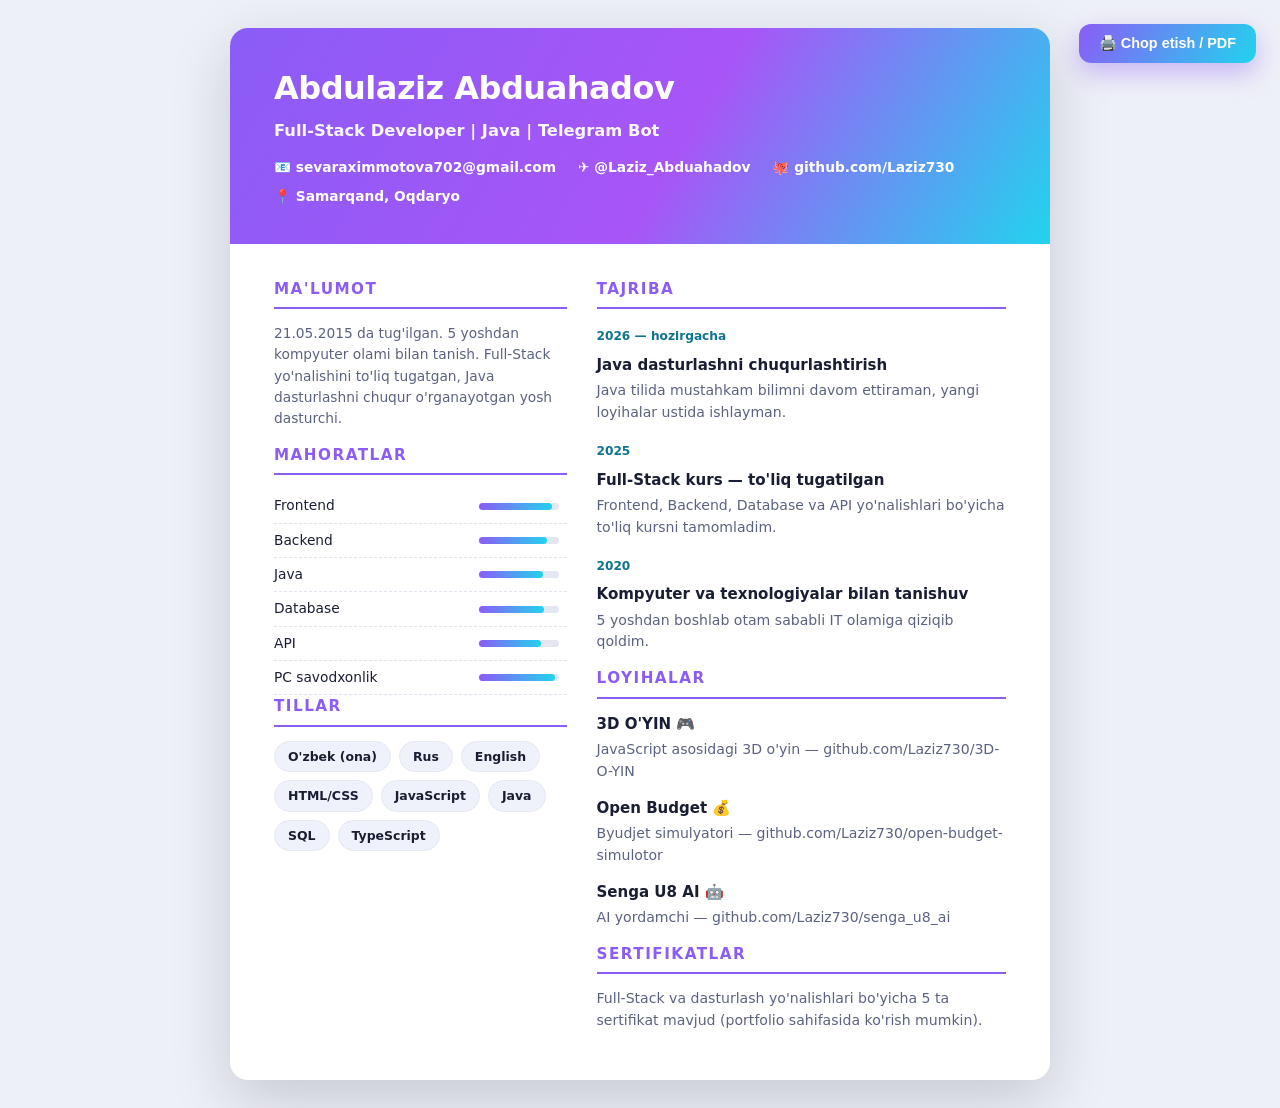
==== cv.html @ 1e7a0df0 "Portfolio — shaxsiy loyihalar sahifasi" ====
<!DOCTYPE html>
<html lang="uz">
<head>
<meta charset="UTF-8" />
<meta name="viewport" content="width=device-width, initial-scale=1.0" />
<title>Abdulaziz Abduahadov — CV</title>
<style>
  :root{
    --bg:#0b0e1c;
    --card:#12162b;
    --line:#e6e8f2;
    --text:#1a1e33;
    --muted:#5b6280;
    --violet:#8b5cf6;
    --cyan:#0e7490;
  }
  *{margin:0;padding:0;box-sizing:border-box}
  body{
    font-family:"Segoe UI",system-ui,-apple-system,Arial,sans-serif;
    background:#eef0f7;color:var(--text);line-height:1.55;padding:28px 12px;
  }
  .sheet{max-width:820px;margin:0 auto;background:#fff;border-radius:18px;box-shadow:0 20px 60px rgba(20,25,50,.18);overflow:hidden}
  .top{padding:36px 44px;color:#fff;background:linear-gradient(120deg,#8b5cf6,#a855f7 55%,#22d3ee);}
  .top h1{font-size:2rem;letter-spacing:-.5px}
  .top .role{font-weight:700;opacity:.95;margin-top:4px;font-size:1.02rem}
  .top .contact{margin-top:14px;display:flex;flex-wrap:wrap;gap:8px 22px;font-size:.86rem;font-weight:600}
  .grid{padding:34px 44px;display:grid;grid-template-columns:1fr 1.4fr;gap:30px}
  h2{font-size:.95rem;text-transform:uppercase;letter-spacing:1.5px;color:var(--violet);border-bottom:2px solid var(--violet);padding-bottom:6px;margin-bottom:14px}
  .side p{color:var(--muted);font-size:.86rem;margin-bottom:14px}
  .side ul{list-style:none}
  .side ul li{display:flex;justify-content:space-between;font-size:.86rem;padding:6px 0;border-bottom:1px dashed #dfe3f0}
  .side ul b{color:var(--text)}
  .side .pts b{width:80px;height:7px;border-radius:7px;background:#e4e7f2;display:inline-block;vertical-align:middle;margin-right:8px;position:relative}
  .side .pts b i{position:absolute;left:0;top:0;height:100%;border-radius:7px;background:linear-gradient(90deg,#8b5cf6,#22d3ee)}
  .main p{color:var(--muted);font-size:.88rem;margin-bottom:14px}
  .main h3{font-size:.94rem;margin:6px 0 3px}
  .main .date{font-size:.76rem;font-weight:700;color:var(--cyan)}
  .main .row{margin-bottom:14px}
  .langs{display:flex;flex-wrap:wrap;gap:8px}
  .langs span{font-size:.78rem;font-weight:700;background:#f0f2fb;border:1px solid #e6e8f2;border-radius:50px;padding:5px 13px}
  .btn{position:fixed;top:24px;right:24px;background:linear-gradient(120deg,#8b5cf6,#22d3ee);color:#fff;border:none;cursor:pointer;
    font-weight:700;font-size:.9rem;padding:11px 20px;border-radius:12px;box-shadow:0 10px 26px rgba(139,92,246,.4)}
  .btn:hover{transform:translateY(-2px)}
  @media print{
    body{background:#fff;padding:0}
    .sheet{box-shadow:none;border-radius:0}
    .btn{display:none}
    .top{print-color-adjust:exact;-webkit-print-color-adjust:exact}
  }
  @media (max-width:640px){.grid{grid-template-columns:1fr}.btn{position:static;display:block;margin:0 auto 16px;width:80%;text-align:center}}
</style>
</head>
<body>
<button class="btn" onclick="window.print()">🖨️ Chop etish / PDF</button>

<div class="sheet">
  <div class="top">
    <h1>Abdulaziz Abduahadov</h1>
    <div class="role">Full-Stack Developer | Java | Telegram Bot</div>
    <div class="contact">
      <span>📧 sevaraximmotova702@gmail.com</span>
      <span>✈️ @Laziz_Abduahadov</span>
      <span>🐙 github.com/Laziz730</span>
      <span>📍 Samarqand, Oqdaryo</span>
    </div>
  </div>

  <div class="grid">
    <div class="side">
      <h2>Ma'lumot</h2>
      <p>21.05.2015 da tug'ilgan. 5 yoshdan kompyuter olami bilan tanish. Full-Stack yo'nalishini to'liq tugatgan, Java dasturlashni chuqur o'rganayotgan yosh dasturchi.</p>

      <h2>Mahoratlar</h2>
      <ul>
        <li><span>Frontend</span><span class="pts"><b><i style="width:92%"></i></b></span></li>
        <li><span>Backend</span><span class="pts"><b><i style="width:85%"></i></b></span></li>
        <li><span>Java</span><span class="pts"><b><i style="width:80%"></i></b></span></li>
        <li><span>Database</span><span class="pts"><b><i style="width:82%"></i></b></span></li>
        <li><span>API</span><span class="pts"><b><i style="width:78%"></i></b></span></li>
        <li><span>PC savodxonlik</span><span class="pts"><b><i style="width:95%"></i></b></span></li>
      </ul>

      <h2>Tillar</h2>
      <div class="langs" style="margin-top:6px">
        <span>O'zbek (ona)</span>
        <span>Rus</span>
        <span>English</span>
        <span>HTML/CSS</span>
        <span>JavaScript</span>
        <span>Java</span>
        <span>SQL</span>
        <span>TypeScript</span>
      </div>
    </div>

    <div class="main">
      <h2>Tajriba</h2>
      <div class="row">
        <span class="date">2026 — hozirgacha</span>
        <h3>Java dasturlashni chuqurlashtirish</h3>
        <p>Java tilida mustahkam bilimni davom ettiraman, yangi loyihalar ustida ishlayman.</p>
      </div>
      <div class="row">
        <span class="date">2025</span>
        <h3>Full-Stack kurs — to'liq tugatilgan</h3>
        <p>Frontend, Backend, Database va API yo'nalishlari bo'yicha to'liq kursni tamomladim.</p>
      </div>
      <div class="row">
        <span class="date">2020</span>
        <h3>Kompyuter va texnologiyalar bilan tanishuv</h3>
        <p>5 yoshdan boshlab otam sababli IT olamiga qiziqib qoldim.</p>
      </div>

      <h2>Loyihalar</h2>
      <div class="row">
        <h3>3D O'YIN 🎮</h3>
        <p>JavaScript asosidagi 3D o'yin — github.com/Laziz730/3D-O-YIN</p>
      </div>
      <div class="row">
        <h3>Open Budget 💰</h3>
        <p>Byudjet simulyatori — github.com/Laziz730/open-budget-simulotor</p>
      </div>
      <div class="row">
        <h3>Senga U8 AI 🤖</h3>
        <p>AI yordamchi — github.com/Laziz730/senga_u8_ai</p>
      </div>

      <h2>Sertifikatlar</h2>
      <p>Full-Stack va dasturlash yo'nalishlari bo'yicha 5 ta sertifikat mavjud (portfolio sahifasida ko'rish mumkin).</p>
    </div>
  </div>
</div>

<script>
  document.title = "Abdulaziz Abduahadov — CV";
</script>
</body>
</html>
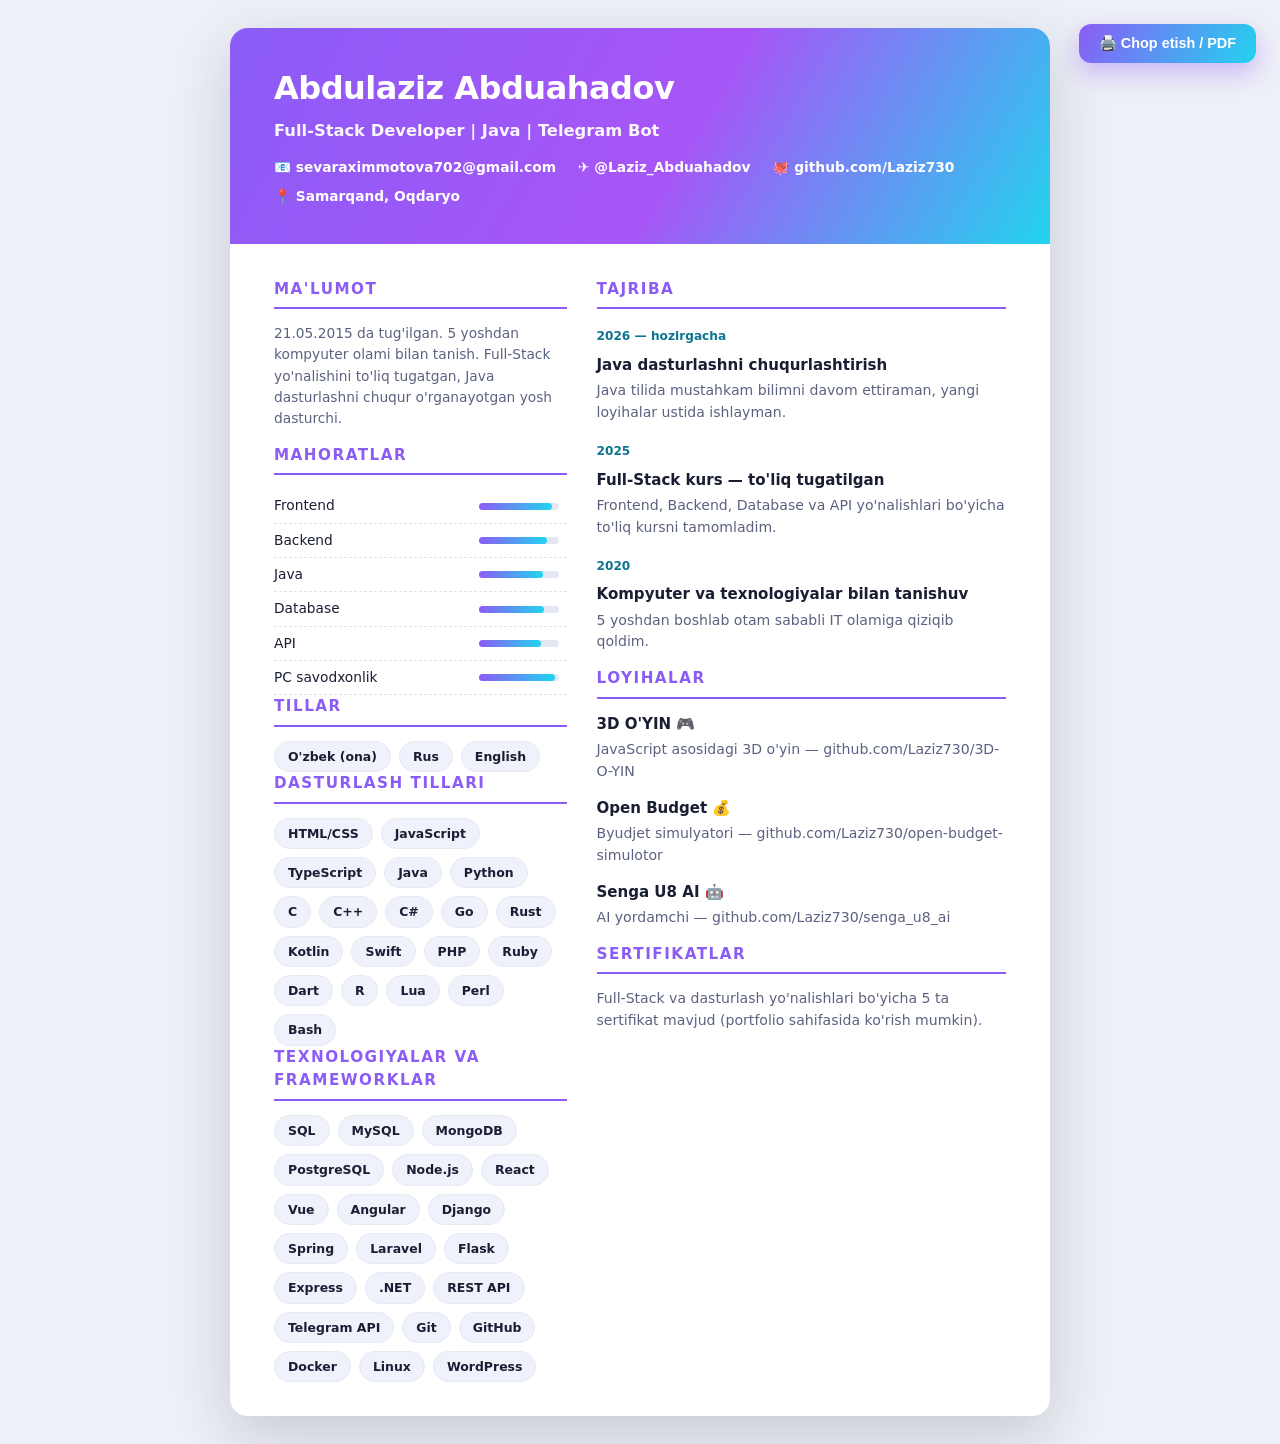
==== commit b76568af: "CV va PDF: barcha dasturlash tillari va texnologiyalar qo'shildi" ====
--- a/cv.html
+++ b/cv.html
@@ -85,11 +85,54 @@
         <span>O'zbek (ona)</span>
         <span>Rus</span>
         <span>English</span>
+      </div>
+
+      <h2>Dasturlash tillari</h2>
+      <div class="langs" style="margin-top:6px">
         <span>HTML/CSS</span>
         <span>JavaScript</span>
+        <span>TypeScript</span>
         <span>Java</span>
+        <span>Python</span>
+        <span>C</span>
+        <span>C++</span>
+        <span>C#</span>
+        <span>Go</span>
+        <span>Rust</span>
+        <span>Kotlin</span>
+        <span>Swift</span>
+        <span>PHP</span>
+        <span>Ruby</span>
+        <span>Dart</span>
+        <span>R</span>
+        <span>Lua</span>
+        <span>Perl</span>
+        <span>Bash</span>
+      </div>
+
+      <h2>Texnologiyalar va frameworklar</h2>
+      <div class="langs" style="margin-top:6px">
         <span>SQL</span>
-        <span>TypeScript</span>
+        <span>MySQL</span>
+        <span>MongoDB</span>
+        <span>PostgreSQL</span>
+        <span>Node.js</span>
+        <span>React</span>
+        <span>Vue</span>
+        <span>Angular</span>
+        <span>Django</span>
+        <span>Spring</span>
+        <span>Laravel</span>
+        <span>Flask</span>
+        <span>Express</span>
+        <span>.NET</span>
+        <span>REST API</span>
+        <span>Telegram API</span>
+        <span>Git</span>
+        <span>GitHub</span>
+        <span>Docker</span>
+        <span>Linux</span>
+        <span>WordPress</span>
       </div>
     </div>
 
